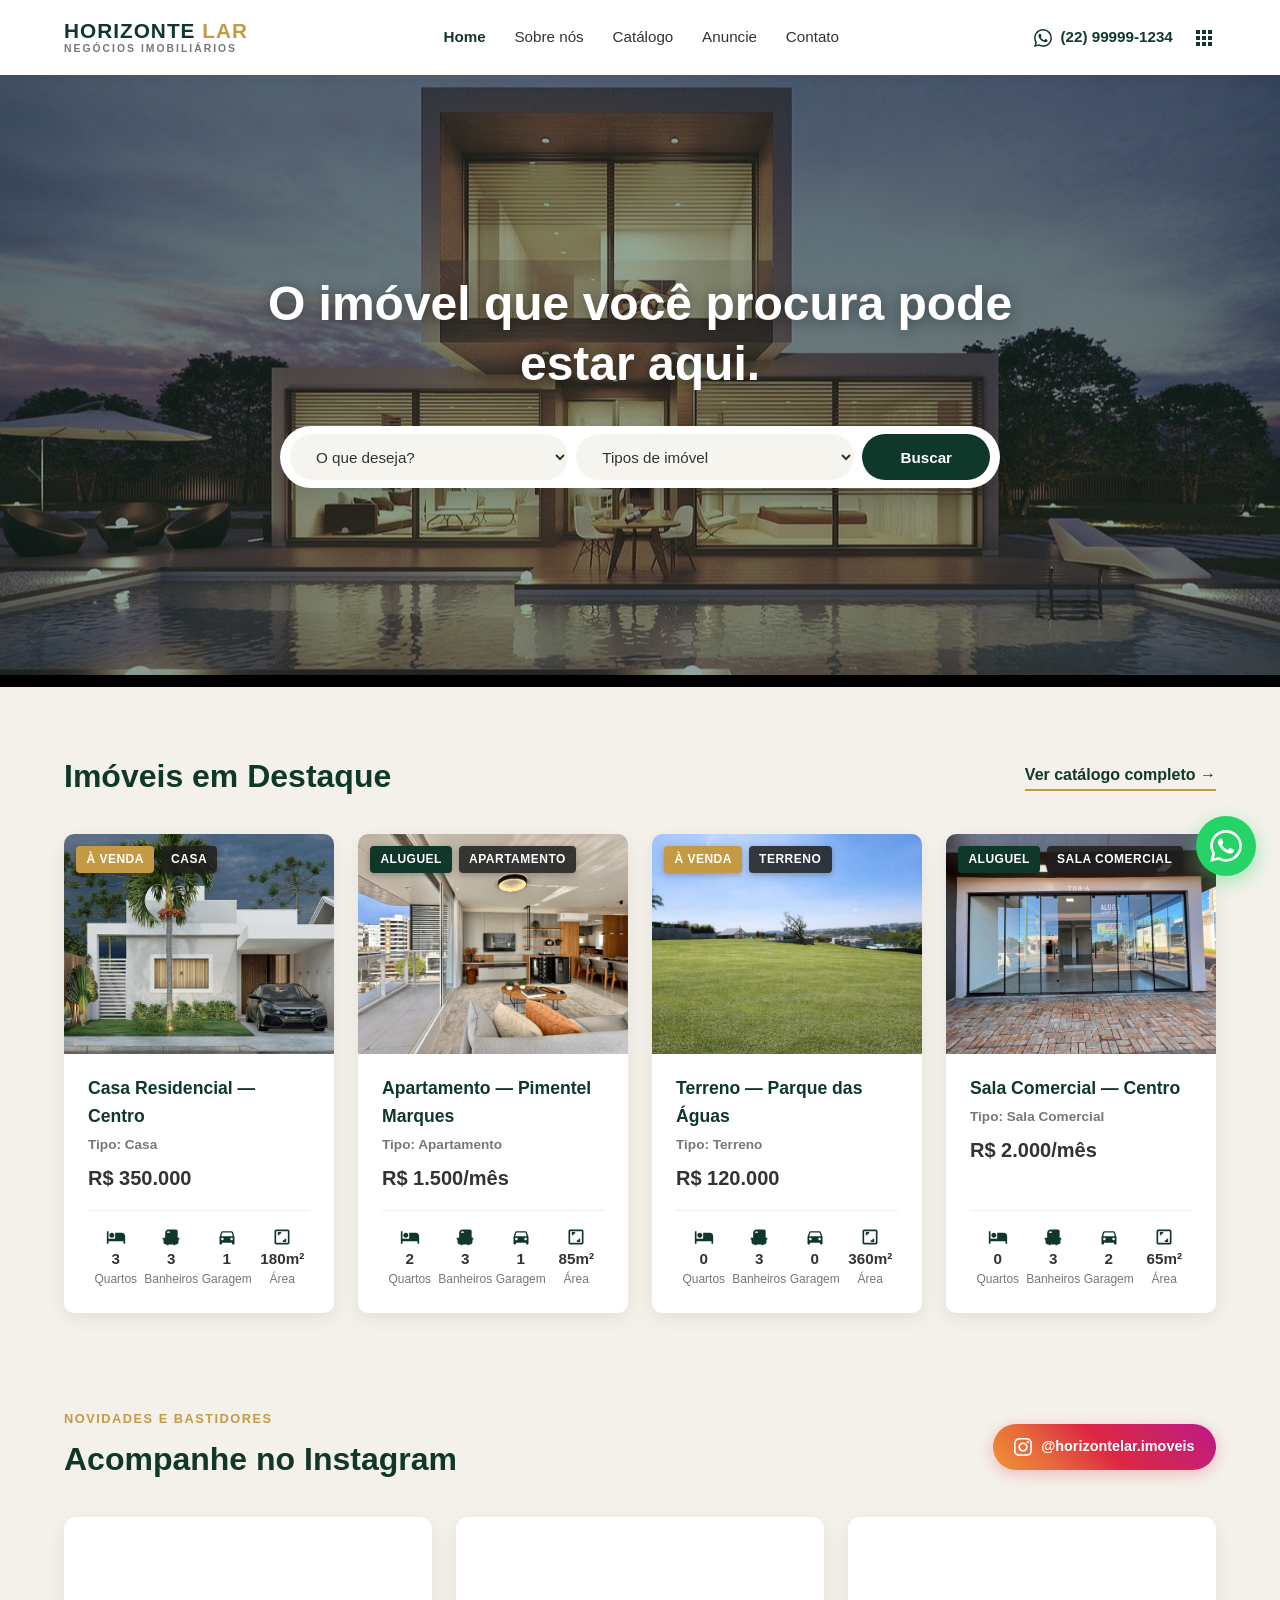
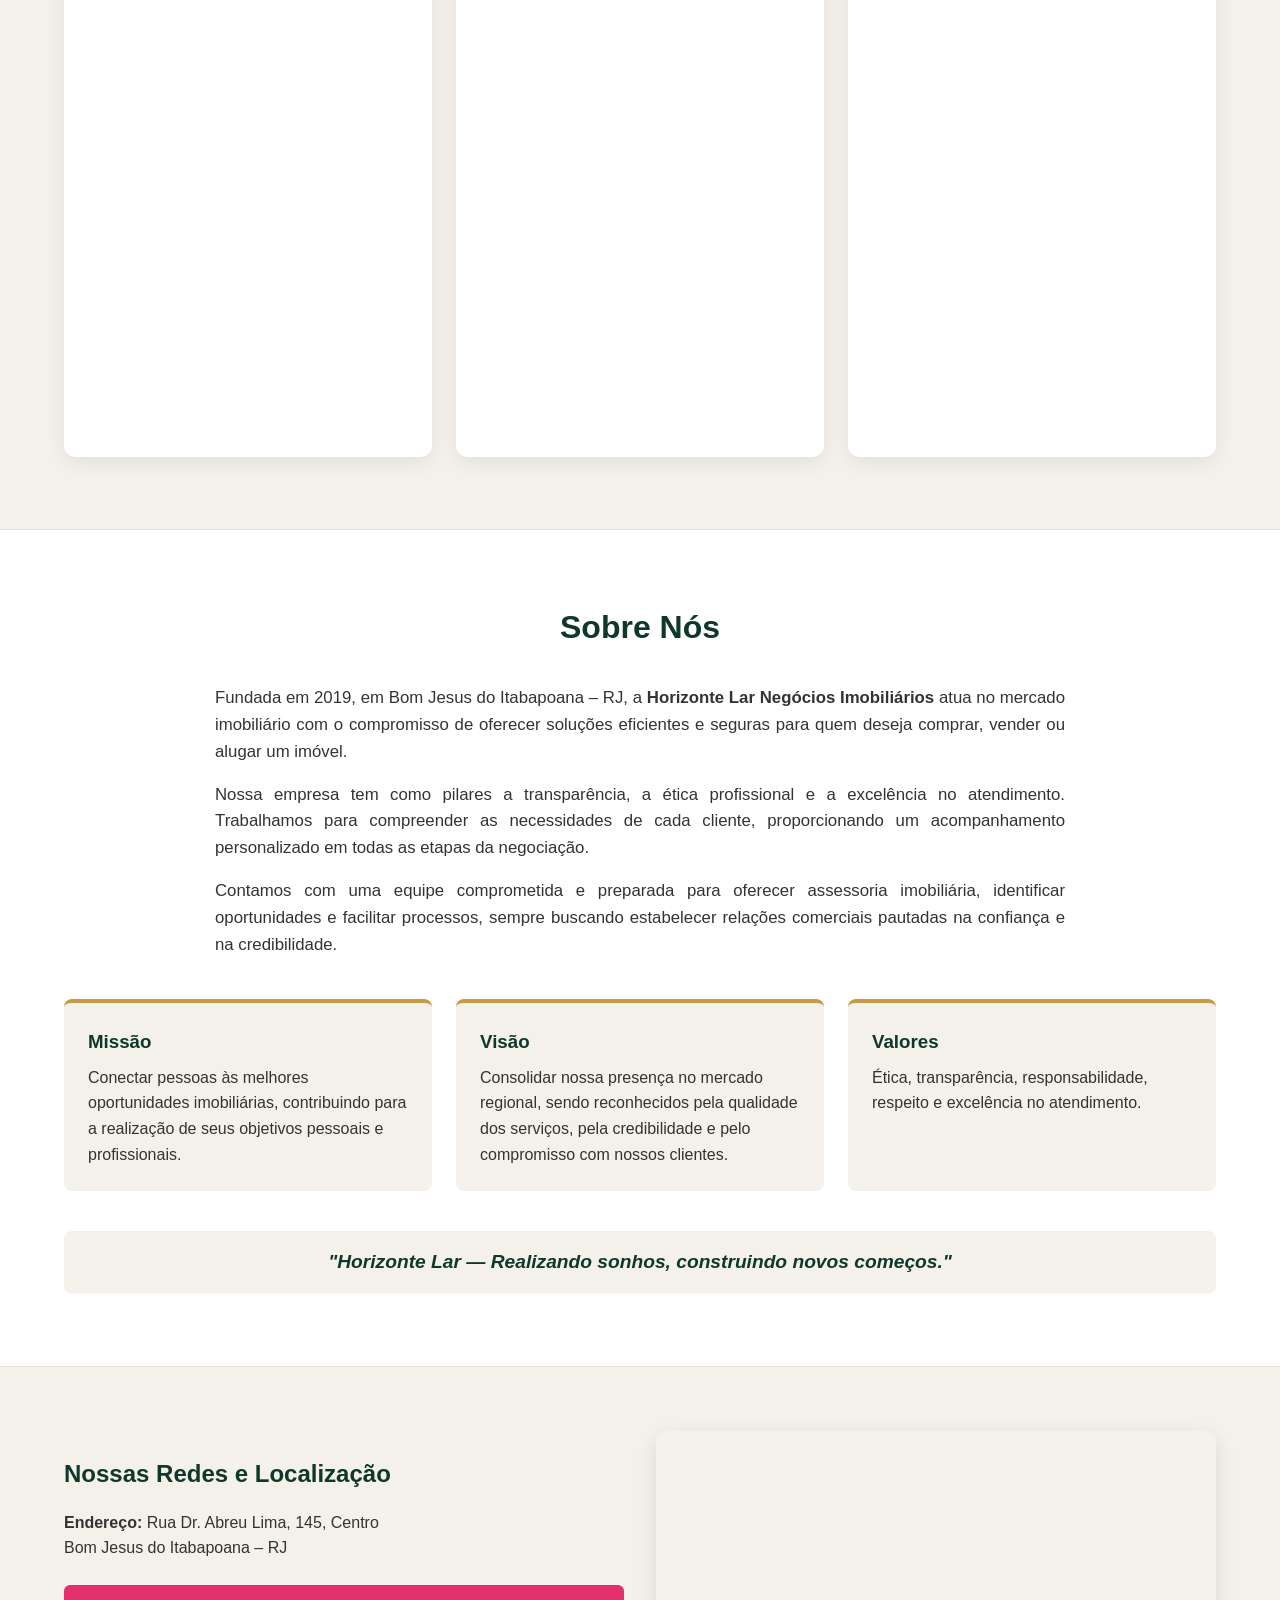
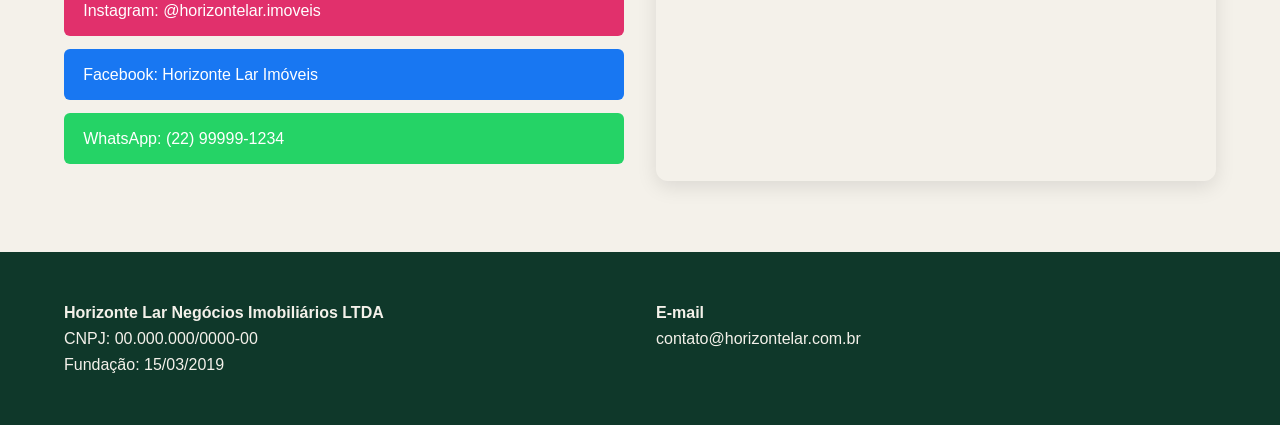
==== index.html @ 4d89305b "Add files via upload" ====
<!DOCTYPE html>
<html lang="pt-BR">
<head>
    <meta charset="UTF-8">
    <meta name="viewport" content="width=device-width, initial-scale=1.0">
    <title>Horizonte Lar | Negócios Imobiliários</title>
    <link rel="stylesheet" href="css/style.css">
</head>
<body id="top">

    <!-- CABEÇALHO -->
    <header class="navbar">
        <div class="container nav-container">
            <a href="index.html" class="logo">
                <h1>HORIZONTE <span>LAR</span></h1>
                <small>NEGÓCIOS IMOBILIÁRIOS</small>
            </a>

            <nav class="nav-links" id="nav-links">
                <a href="index.html" class="active">Home</a>
                <a href="index.html#sobre">Sobre nós</a>
                <a href="catalogo.html">Catálogo</a>
                <a href="anuncio.html">Anuncie</a>
                <a href="index.html#contato">Contato</a>
            </nav>

            <div class="nav-right">
                <a href="https://wa.me/5522999991234" class="nav-phone" target="_blank">
                    <svg viewBox="0 0 24 24" width="18" height="18" fill="currentColor"><path d="M17.472 14.382c-.297-.149-1.758-.867-2.03-.967-.273-.099-.471-.148-.67.15-.197.297-.767.966-.94 1.164-.173.199-.347.223-.644.075-.297-.15-1.255-.463-2.39-1.475-.883-.788-1.48-1.761-1.653-2.059-.173-.297-.018-.458.13-.606.134-.133.298-.347.446-.52.149-.174.198-.298.298-.497.099-.198.05-.371-.025-.52-.075-.149-.669-1.612-.916-2.207-.242-.579-.487-.5-.669-.51a12.8 12.8 0 0 0-.57-.01c-.198 0-.52.074-.792.372-.272.297-1.04 1.016-1.04 2.479 0 1.462 1.064 2.875 1.213 3.074.149.198 2.096 3.2 5.077 4.487.709.306 1.262.489 1.694.625.712.227 1.36.195 1.871.118.571-.085 1.758-.719 2.006-1.413.248-.694.248-1.289.173-1.413-.074-.124-.272-.198-.57-.347m-5.421 7.403h-.004a9.87 9.87 0 0 1-5.031-1.378l-.361-.214-3.741.982.998-3.648-.235-.374a9.86 9.86 0 0 1-1.51-5.26c.001-5.45 4.436-9.884 9.888-9.884 2.64 0 5.122 1.03 6.988 2.898a9.82 9.82 0 0 1 2.893 6.994c-.003 5.45-4.437 9.884-9.885 9.884m8.413-18.297A11.815 11.815 0 0 0 12.05 0C5.495 0 .16 5.335.157 11.892c0 2.096.547 4.142 1.588 5.945L.057 24l6.305-1.654a11.882 11.882 0 0 0 5.683 1.448h.005c6.554 0 11.89-5.335 11.893-11.893a11.821 11.821 0 0 0-3.48-8.413z"/></svg>
                    <span>(22) 99999-1234</span>
                </a>
                <button class="menu-btn" id="menu-btn" aria-label="Abrir menu">
                    <svg viewBox="0 0 24 24" width="24" height="24" fill="var(--verde-escuro)"><path d="M4 8h4V4H4v4zm6 12h4v-4h-4v4zm-6 0h4v-4H4v4zm0-6h4v-4H4v4zm6 0h4v-4h-4v4zm6-10v4h4V4h-4zm-6 4h4V4h-4v4zm6 6h4v-4h-4v4zm0 6h4v-4h-4v4z"/></svg>
                </button>
            </div>
        </div>
    </header>

    <!-- HERO SECTION COM MENU DE OPÇÕES ARREDONDADO -->
    <section class="hero">
        <div class="hero-bg"></div>
        <div class="container hero-content">
            <h2>O imóvel que você procura pode estar aqui.</h2>

            <form action="catalogo.html" method="GET" class="filter-pill-bar">
                <div class="filter-field">
                    <select name="finalidade" aria-label="O que deseja?">
                        <option value="">O que deseja?</option>
                        <option value="aluguel">Aluguel</option>
                        <option value="venda">Venda</option>
                    </select>
                </div>

                <div class="filter-field">
                    <select name="tipo" aria-label="Tipos de imóvel">
                        <option value="">Tipos de imóvel</option>
                        <option value="casa">Casa</option>
                        <option value="apartamento">Apartamento</option>
                        <option value="terreno">Terreno</option>
                        <option value="sala comercial">Sala Comercial</option>
                    </select>
                </div>

                <button type="submit" class="btn-buscar-pill">Buscar</button>
            </form>
        </div>
    </section>

    <!-- WHATSAPP FLUTUANTE -->
    <a href="https://wa.me/5522999991234" class="whatsapp-float" target="_blank" aria-label="Falar no WhatsApp">
        <svg viewBox="0 0 24 24" width="32" height="32" fill="#ffffff"><path d="M17.472 14.382c-.297-.149-1.758-.867-2.03-.967-.273-.099-.471-.148-.67.15-.197.297-.767.966-.94 1.164-.173.199-.347.223-.644.075-.297-.15-1.255-.463-2.39-1.475-.883-.788-1.48-1.761-1.653-2.059-.173-.297-.018-.458.13-.606.134-.133.298-.347.446-.52.149-.174.198-.298.298-.497.099-.198.05-.371-.025-.52-.075-.149-.669-1.612-.916-2.207-.242-.579-.487-.5-.669-.51a12.8 12.8 0 0 0-.57-.01c-.198 0-.52.074-.792.372-.272.297-1.04 1.016-1.04 2.479 0 1.462 1.064 2.875 1.213 3.074.149.198 2.096 3.2 5.077 4.487.709.306 1.262.489 1.694.625.712.227 1.36.195 1.871.118.571-.085 1.758-.719 2.006-1.413.248-.694.248-1.289.173-1.413-.074-.124-.272-.198-.57-.347m-5.421 7.403h-.004a9.87 9.87 0 0 1-5.031-1.378l-.361-.214-3.741.982.998-3.648-.235-.374a9.86 9.86 0 0 1-1.51-5.26c.001-5.45 4.436-9.884 9.888-9.884 2.64 0 5.122 1.03 6.988 2.898a9.82 9.82 0 0 1 2.893 6.994c-.003 5.45-4.437 9.884-9.885 9.884m8.413-18.297A11.815 11.815 0 0 0 12.05 0C5.495 0 .16 5.335.157 11.892c0 2.096.547 4.142 1.588 5.945L.057 24l6.305-1.654a11.882 11.882 0 0 0 5.683 1.448h.005c6.554 0 11.89-5.335 11.893-11.893a11.821 11.821 0 0 0-3.48-8.413z"/></svg>
    </a>

    <!-- MAIN -->
    <main>
        <!-- VITRINE DE IMÓVEIS -->
        <section class="catalogo fade-in" id="imoveis">
            <div class="container">
                <div class="section-top">
                    <h2>Imóveis em Destaque</h2>
                    <a href="catalogo.html" class="ver-todos">Ver catálogo completo →</a>
                </div>

                <div class="grid-imoveis">
                    
                    <!-- Card 1 -->
                    <article class="card-imovel">
                        <div class="img-wrapper">
                            <img src="imagens/1.jpg" alt="Casa Residencial" class="img-imovel" loading="lazy">
                            <div class="img-tags">
                                <span class="tag venda">À Venda</span>
                                <span class="tag tipo">Casa</span>
                            </div>
                        </div>
                        <div class="info">
                            <h3>Casa Residencial — Centro</h3>
                            <p class="tipo-texto">Tipo: Casa</p>
                            <p class="preco">R$ 350.000</p>
                            <div class="specs-icons">
                                <div class="spec-item">
                                    <svg viewBox="0 0 24 24" width="20" height="20" fill="currentColor"><path d="M7 13c1.66 0 3-1.34 3-3S8.66 7 7 7s-3 1.34-3 3 1.34 3 3 3zm12-6h-8v7H3V5H1v15h2v-3h18v3h2v-9c0-2.21-1.79-4-4-4z"/></svg>
                                    <strong>3</strong>
                                    <span>Quartos</span>
                                </div>
                                <div class="spec-item">
                                    <svg viewBox="0 0 24 24" width="20" height="20" fill="currentColor"><path d="M7 7c0-1.1.9-2 2-2s2 .9 2 2H7zm13 6V5c0-1.1-.9-2-2-2H9C6.79 3 5 4.79 5 7v6H2v2h1v3c0 1.66 1.34 3 3 3h1v1h2v-1h6v1h2v-1h1c1.66 0 3-1.34 3-3v-3h1v-2h-2z"/></svg>
                                    <strong>3</strong>
                                    <span>Banheiros</span>
                                </div>
                                <div class="spec-item">
                                    <svg viewBox="0 0 24 24" width="20" height="20" fill="currentColor"><path d="M18.92 6.01C18.72 5.42 18.16 5 17.5 5h-11c-.66 0-1.21.42-1.42 1.01L3 12v8c0 .55.45 1 1 1h1c.55 0 1-.45 1-1v-1h12v1c0 .55.45 1 1 1h1c.55 0 1-.45 1-1v-8l-2.08-5.99zM6.5 16c-.83 0-1.5-.67-1.5-1.5S5.67 13 6.5 13s1.5.67 1.5 1.5S7.33 16 6.5 16zm11 0c-.83 0-1.5-.67-1.5-1.5s.67-1.5 1.5-1.5 1.5.67 1.5 1.5-.67 1.5-1.5 1.5zM5 11l1.5-4.5h11L19 11H5z"/></svg>
                                    <strong>1</strong>
                                    <span>Garagem</span>
                                </div>
                                <div class="spec-item">
                                    <svg viewBox="0 0 24 24" width="20" height="20" fill="currentColor"><path d="M19 3H5c-1.1 0-2 .9-2 2v14c0 1.1.9 2 2 2h14c1.1 0 2-.9 2-2V5c0-1.1-.9-2-2-2zm0 16H5V5h14v14zM7 10h2V8h2V6H7v4zm10 4h-2v2h-2v2h4v-4z"/></svg>
                                    <strong>180m²</strong>
                                    <span>Área</span>
                                </div>
                            </div>
                        </div>
                    </article>

                    <!-- Card 2 -->
                    <article class="card-imovel">
                        <div class="img-wrapper">
                            <img src="imagens/2.jpg" alt="Apartamento" class="img-imovel" loading="lazy">
                            <div class="img-tags">
                                <span class="tag aluguel">Aluguel</span>
                                <span class="tag tipo">Apartamento</span>
                            </div>
                        </div>
                        <div class="info">
                            <h3>Apartamento — Pimentel Marques</h3>
                            <p class="tipo-texto">Tipo: Apartamento</p>
                            <p class="preco">R$ 1.500/mês</p>
                            <div class="specs-icons">
                                <div class="spec-item">
                                    <svg viewBox="0 0 24 24" width="20" height="20" fill="currentColor"><path d="M7 13c1.66 0 3-1.34 3-3S8.66 7 7 7s-3 1.34-3 3 1.34 3 3 3zm12-6h-8v7H3V5H1v15h2v-3h18v3h2v-9c0-2.21-1.79-4-4-4z"/></svg>
                                    <strong>2</strong>
                                    <span>Quartos</span>
                                </div>
                                <div class="spec-item">
                                    <svg viewBox="0 0 24 24" width="20" height="20" fill="currentColor"><path d="M7 7c0-1.1.9-2 2-2s2 .9 2 2H7zm13 6V5c0-1.1-.9-2-2-2H9C6.79 3 5 4.79 5 7v6H2v2h1v3c0 1.66 1.34 3 3 3h1v1h2v-1h6v1h2v-1h1c1.66 0 3-1.34 3-3v-3h1v-2h-2z"/></svg>
                                    <strong>3</strong>
                                    <span>Banheiros</span>
                                </div>
                                <div class="spec-item">
                                    <svg viewBox="0 0 24 24" width="20" height="20" fill="currentColor"><path d="M18.92 6.01C18.72 5.42 18.16 5 17.5 5h-11c-.66 0-1.21.42-1.42 1.01L3 12v8c0 .55.45 1 1 1h1c.55 0 1-.45 1-1v-1h12v1c0 .55.45 1 1 1h1c.55 0 1-.45 1-1v-8l-2.08-5.99zM6.5 16c-.83 0-1.5-.67-1.5-1.5S5.67 13 6.5 13s1.5.67 1.5 1.5S7.33 16 6.5 16zm11 0c-.83 0-1.5-.67-1.5-1.5s.67-1.5 1.5-1.5 1.5.67 1.5 1.5-.67 1.5-1.5 1.5zM5 11l1.5-4.5h11L19 11H5z"/></svg>
                                    <strong>1</strong>
                                    <span>Garagem</span>
                                </div>
                                <div class="spec-item">
                                    <svg viewBox="0 0 24 24" width="20" height="20" fill="currentColor"><path d="M19 3H5c-1.1 0-2 .9-2 2v14c0 1.1.9 2 2 2h14c1.1 0 2-.9 2-2V5c0-1.1-.9-2-2-2zm0 16H5V5h14v14zM7 10h2V8h2V6H7v4zm10 4h-2v2h-2v2h4v-4z"/></svg>
                                    <strong>85m²</strong>
                                    <span>Área</span>
                                </div>
                            </div>
                        </div>
                    </article>

                    <!-- Card 3 -->
                    <article class="card-imovel">
                        <div class="img-wrapper">
                            <img src="imagens/3.jpg" alt="Terreno" class="img-imovel" loading="lazy">
                            <div class="img-tags">
                                <span class="tag venda">À Venda</span>
                                <span class="tag tipo">Terreno</span>
                            </div>
                        </div>
                        <div class="info">
                            <h3>Terreno — Parque das Águas</h3>
                            <p class="tipo-texto">Tipo: Terreno</p>
                            <p class="preco">R$ 120.000</p>
                            <div class="specs-icons">
                                <div class="spec-item">
                                    <svg viewBox="0 0 24 24" width="20" height="20" fill="currentColor"><path d="M7 13c1.66 0 3-1.34 3-3S8.66 7 7 7s-3 1.34-3 3 1.34 3 3 3zm12-6h-8v7H3V5H1v15h2v-3h18v3h2v-9c0-2.21-1.79-4-4-4z"/></svg>
                                    <strong>0</strong>
                                    <span>Quartos</span>
                                </div>
                                <div class="spec-item">
                                    <svg viewBox="0 0 24 24" width="20" height="20" fill="currentColor"><path d="M7 7c0-1.1.9-2 2-2s2 .9 2 2H7zm13 6V5c0-1.1-.9-2-2-2H9C6.79 3 5 4.79 5 7v6H2v2h1v3c0 1.66 1.34 3 3 3h1v1h2v-1h6v1h2v-1h1c1.66 0 3-1.34 3-3v-3h1v-2h-2z"/></svg>
                                    <strong>3</strong>
                                    <span>Banheiros</span>
                                </div>
                                <div class="spec-item">
                                    <svg viewBox="0 0 24 24" width="20" height="20" fill="currentColor"><path d="M18.92 6.01C18.72 5.42 18.16 5 17.5 5h-11c-.66 0-1.21.42-1.42 1.01L3 12v8c0 .55.45 1 1 1h1c.55 0 1-.45 1-1v-1h12v1c0 .55.45 1 1 1h1c.55 0 1-.45 1-1v-8l-2.08-5.99zM6.5 16c-.83 0-1.5-.67-1.5-1.5S5.67 13 6.5 13s1.5.67 1.5 1.5S7.33 16 6.5 16zm11 0c-.83 0-1.5-.67-1.5-1.5s.67-1.5 1.5-1.5 1.5.67 1.5 1.5-.67 1.5-1.5 1.5zM5 11l1.5-4.5h11L19 11H5z"/></svg>
                                    <strong>0</strong>
                                    <span>Garagem</span>
                                </div>
                                <div class="spec-item">
                                    <svg viewBox="0 0 24 24" width="20" height="20" fill="currentColor"><path d="M19 3H5c-1.1 0-2 .9-2 2v14c0 1.1.9 2 2 2h14c1.1 0 2-.9 2-2V5c0-1.1-.9-2-2-2zm0 16H5V5h14v14zM7 10h2V8h2V6H7v4zm10 4h-2v2h-2v2h4v-4z"/></svg>
                                    <strong>360m²</strong>
                                    <span>Área</span>
                                </div>
                            </div>
                        </div>
                    </article>

                    <!-- Card 4 -->
                    <article class="card-imovel">
                        <div class="img-wrapper">
                            <img src="imagens/4.jpg" alt="Sala Comercial" class="img-imovel" loading="lazy">
                            <div class="img-tags">
                                <span class="tag aluguel">Aluguel</span>
                                <span class="tag tipo">Sala Comercial</span>
                            </div>
                        </div>
                        <div class="info">
                            <h3>Sala Comercial — Centro</h3>
                            <p class="tipo-texto">Tipo: Sala Comercial</p>
                            <p class="preco">R$ 2.000/mês</p>
                            <div class="specs-icons">
                                <div class="spec-item">
                                    <svg viewBox="0 0 24 24" width="20" height="20" fill="currentColor"><path d="M7 13c1.66 0 3-1.34 3-3S8.66 7 7 7s-3 1.34-3 3 1.34 3 3 3zm12-6h-8v7H3V5H1v15h2v-3h18v3h2v-9c0-2.21-1.79-4-4-4z"/></svg>
                                    <strong>0</strong>
                                    <span>Quartos</span>
                                </div>
                                <div class="spec-item">
                                    <svg viewBox="0 0 24 24" width="20" height="20" fill="currentColor"><path d="M7 7c0-1.1.9-2 2-2s2 .9 2 2H7zm13 6V5c0-1.1-.9-2-2-2H9C6.79 3 5 4.79 5 7v6H2v2h1v3c0 1.66 1.34 3 3 3h1v1h2v-1h6v1h2v-1h1c1.66 0 3-1.34 3-3v-3h1v-2h-2z"/></svg>
                                    <strong>3</strong>
                                    <span>Banheiros</span>
                                </div>
                                <div class="spec-item">
                                    <svg viewBox="0 0 24 24" width="20" height="20" fill="currentColor"><path d="M18.92 6.01C18.72 5.42 18.16 5 17.5 5h-11c-.66 0-1.21.42-1.42 1.01L3 12v8c0 .55.45 1 1 1h1c.55 0 1-.45 1-1v-1h12v1c0 .55.45 1 1 1h1c.55 0 1-.45 1-1v-8l-2.08-5.99zM6.5 16c-.83 0-1.5-.67-1.5-1.5S5.67 13 6.5 13s1.5.67 1.5 1.5S7.33 16 6.5 16zm11 0c-.83 0-1.5-.67-1.5-1.5s.67-1.5 1.5-1.5 1.5.67 1.5 1.5-.67 1.5-1.5 1.5zM5 11l1.5-4.5h11L19 11H5z"/></svg>
                                    <strong>2</strong>
                                    <span>Garagem</span>
                                </div>
                                <div class="spec-item">
                                    <svg viewBox="0 0 24 24" width="20" height="20" fill="currentColor"><path d="M19 3H5c-1.1 0-2 .9-2 2v14c0 1.1.9 2 2 2h14c1.1 0 2-.9 2-2V5c0-1.1-.9-2-2-2zm0 16H5V5h14v14zM7 10h2V8h2V6H7v4zm10 4h-2v2h-2v2h4v-4z"/></svg>
                                    <strong>65m²</strong>
                                    <span>Área</span>
                                </div>
                            </div>
                        </div>
                    </article>

                </div>
            </div>
        </section>

        <!-- REDES SOCIAIS / INSTAGRAM REELS -->
        <section class="social-feed-section fade-in" id="redes-sociais">
            <div class="container">
                <div class="section-top">
                    <div>
                        <span class="subtitulo-secao">Novidades e Bastidores</span>
                        <h2>Acompanhe no Instagram</h2>
                    </div>
                    <a href="https://www.instagram.com/" target="_blank" class="btn-insta-seguir">
                        <svg viewBox="0 0 24 24" width="18" height="18" fill="currentColor"><path d="M12 2.163c3.204 0 3.584.012 4.85.07 3.252.148 4.771 1.691 4.919 4.919.058 1.265.069 1.645.069 4.849 0 3.205-.012 3.584-.069 4.849-.149 3.225-1.664 4.771-4.919 4.919-1.266.058-1.644.07-4.85.07-3.204 0-3.584-.012-4.849-.07-3.26-.149-4.771-1.699-4.919-4.92-.058-1.265-.07-1.644-.07-4.849 0-3.204.013-3.583.07-4.849.149-3.227 1.664-4.771 4.919-4.919 1.266-.057 1.645-.069 4.849-.069zm0-2.163c-3.259 0-3.667.014-4.947.072-4.358.2-6.78 2.618-6.98 6.98-.059 1.281-.073 1.689-.073 4.948 0 3.259.014 3.668.072 4.948.2 4.358 2.618 6.78 6.98 6.98 1.281.058 1.689.072 4.948.072 3.259 0 3.668-.014 4.948-.072 4.354-.2 6.782-2.618 6.979-6.98.059-1.28.073-1.689.073-4.948 0-3.259-.014-3.667-.072-4.947-.196-4.354-2.617-6.78-6.979-6.98-1.281-.059-1.69-.073-4.949-.073zm0 5.838c-3.403 0-6.162 2.759-6.162 6.162s2.759 6.163 6.162 6.163 6.162-2.759 6.162-6.163c0-3.403-2.759-6.162-6.162-6.162zm0 10.162c-2.209 0-4-1.79-4-4 0-2.209 1.791-4 4-4s4 1.791 4 4c0 2.21-1.791 4-4 4zm6.406-11.845c-.796 0-1.441.645-1.441 1.44s.645 1.44 1.441 1.44c.795 0 1.439-.645 1.439-1.44s-.644-1.44-1.439-1.44z"/></svg>
                        <span>@horizontelar.imoveis</span>
                    </a>
                </div>

                <div class="insta-grid">
                    <!-- 1° Post -->
                    <div class="insta-card">
                        <iframe src="https://www.instagram.com/reel/De-1pcGy_Kp/embed/" frameborder="0" scrolling="no" allowtransparency="true" allow="encrypted-media" loading="lazy"></iframe>
                    </div>

                    <!-- 2° Post -->
                    <div class="insta-card">
                        <iframe src="https://www.instagram.com/reel/De5moC2ynTJ/embed/" frameborder="0" scrolling="no" allowtransparency="true" allow="encrypted-media" loading="lazy"></iframe>
                    </div>

                    <!-- 3° Post -->
                    <div class="insta-card">
                        <iframe src="https://www.instagram.com/reel/Dex2GFuSgyB/embed/" frameborder="0" scrolling="no" allowtransparency="true" allow="encrypted-media" loading="lazy"></iframe>
                    </div>
                </div>
            </div>
        </section>

        <!-- SOBRE NÓS -->
        <section class="sobre-nos fade-in" id="sobre">
            <div class="container">
                <h2>Sobre Nós</h2>
                <div class="sobre-texto">
                    <p>Fundada em 2019, em Bom Jesus do Itabapoana – RJ, a <strong>Horizonte Lar Negócios Imobiliários</strong> atua no mercado imobiliário com o compromisso de oferecer soluções eficientes e seguras para quem deseja comprar, vender ou alugar um imóvel.</p>
                    <p>Nossa empresa tem como pilares a transparência, a ética profissional e a excelência no atendimento. Trabalhamos para compreender as necessidades de cada cliente, proporcionando um acompanhamento personalizado em todas as etapas da negociação.</p>
                    <p>Contamos com uma equipe comprometida e preparada para oferecer assessoria imobiliária, identificar oportunidades e facilitar processos, sempre buscando estabelecer relações comerciais pautadas na confiança e na credibilidade.</p>
                </div>

                <div class="pilares-grid">
                    <div class="pilar-card">
                        <h3>Missão</h3>
                        <p>Conectar pessoas às melhores oportunidades imobiliárias, contribuindo para a realização de seus objetivos pessoais e profissionais.</p>
                    </div>
                    <div class="pilar-card">
                        <h3>Visão</h3>
                        <p>Consolidar nossa presença no mercado regional, sendo reconhecidos pela qualidade dos serviços, pela credibilidade e pelo compromisso com nossos clientes.</p>
                    </div>
                    <div class="pilar-card">
                        <h3>Valores</h3>
                        <p>Ética, transparência, responsabilidade, respeito e excelência no atendimento.</p>
                    </div>
                </div>

                <blockquote class="slogan">
                    "Horizonte Lar — Realizando sonhos, construindo novos começos."
                </blockquote>
            </div>
        </section>

        <!-- REDES SOCIAIS E MAPA -->
        <section class="contato-mapa fade-in" id="contato">
            <div class="container map-container">
                <div class="info-contato">
                    <h2>Nossas Redes e Localização</h2>
                    <p><strong>Endereço:</strong> Rua Dr. Abreu Lima, 145, Centro<br>Bom Jesus do Itabapoana – RJ</p>
                    <div class="redes-sociais">
                        <a href="#" class="social-btn instagram">Instagram: @horizontelar.imoveis</a>
                        <a href="#" class="social-btn facebook">Facebook: Horizonte Lar Imóveis</a>
                        <a href="https://wa.me/5522999991234" class="social-btn whatsapp">WhatsApp: (22) 99999-1234</a>
                    </div>
                </div>
                <div class="mapa-iframe">
                    <iframe src="https://www.google.com/maps/embed?pb=!1m18!1m12!1m3!1d117565.41926615563!2d-41.74868019053359!3d-21.13524670679632!2m3!1f0!2f0!3f0!3m2!1i1024!2i768!4f13.1!3m3!1m2!1s0xb17bd5b8fbaeb7%3A0xc368a52924dc5c41!2sBom%20Jesus%20do%20Itabapoana%2C%20RJ!5e0!3m2!1spt-BR!2sbr!4v1700000000000!5m2!1spt-BR!2sbr" width="100%" height="350" style="border:0;" allowfullscreen="" loading="lazy" referrerpolicy="no-referrer-when-downgrade"></iframe>
                </div>
            </div>
        </section>
    </main>

    <!-- RODAPÉ -->
    <footer>
        <div class="container footer-grid">
            <div>
                <h4>Horizonte Lar Negócios Imobiliários LTDA</h4>
                <p>CNPJ: 00.000.000/0000-00</p>
                <p>Fundação: 15/03/2019</p>
            </div>
            <div>
                <h4>E-mail</h4>
                <p>contato@horizontelar.com.br</p>
            </div>
        </div>
    </footer>

    <script src="js/main.js"></script>
</body>
</html>
---- css/style.css ----
:root {
    --verde-escuro: #0f382a;
    --dourado: #c49a45;
    --bege: #f4f1ea;
    --grafite: #333333;
    --branco: #ffffff;
    --shadow: 0 10px 30px rgba(0,0,0,0.12);
}

html {
    scroll-behavior: smooth;
}

* {
    margin: 0;
    padding: 0;
    box-sizing: border-box;
    font-family: 'Segoe UI', Roboto, Helvetica, Arial, sans-serif;
}

body {
    background-color: #000;
    color: var(--grafite);
    line-height: 1.6;
}

body.pagina-interna {
    background-color: var(--bege);
}

main {
    background-color: var(--bege);
    position: relative;
    z-index: 2;
}

.container {
    max-width: 1200px;
    margin: 0 auto;
    padding: 0 1.5rem;
}

/* CABEÇALHO */
.navbar {
    background-color: var(--branco);
    position: sticky;
    top: 0;
    z-index: 100;
    box-shadow: 0 2px 12px rgba(0,0,0,0.06);
}

.nav-container {
    display: flex;
    justify-content: space-between;
    align-items: center;
    height: 75px;
}

.logo {
    text-decoration: none;
    display: flex;
    flex-direction: column;
    line-height: 1.1;
}

.logo h1 {
    font-size: 1.3rem;
    color: var(--verde-escuro);
    letter-spacing: 1px;
}

.logo span {
    color: var(--dourado);
}

.logo small {
    font-size: 0.65rem;
    letter-spacing: 2px;
    color: #777;
    font-weight: 600;
}

.nav-links {
    display: flex;
    gap: 1.8rem;
}

.nav-links a {
    text-decoration: none;
    color: var(--grafite);
    font-weight: 500;
    font-size: 0.95rem;
    transition: color 0.2s;
}

.nav-links a:hover,
.nav-links a.active {
    color: var(--verde-escuro);
    font-weight: 700;
}

.nav-right {
    display: flex;
    align-items: center;
    gap: 1.2rem;
}

.nav-phone {
    display: flex;
    align-items: center;
    gap: 0.5rem;
    text-decoration: none;
    color: var(--verde-escuro);
    font-weight: 600;
    font-size: 0.95rem;
}

.nav-phone:hover {
    color: var(--dourado);
}

.menu-btn {
    background: none;
    border: none;
    cursor: pointer;
    display: flex;
    align-items: center;
}

@media (max-width: 860px) {
    .nav-links {
        display: none;
        position: absolute;
        top: 75px;
        left: 0;
        width: 100%;
        background-color: var(--branco);
        flex-direction: column;
        padding: 1.5rem;
        gap: 1rem;
        box-shadow: 0 10px 20px rgba(0,0,0,0.1);
        border-top: 1px solid #eee;
    }

    .nav-links.aberto {
        display: flex;
    }

    .nav-phone span {
        display: none;
    }
}

/* HERO E PARALLAX */
.hero {
    min-height: 68vh;
    position: relative;
    display: flex;
    justify-content: center;
    align-items: center;
    text-align: center;
    padding: 3rem 1.5rem;
    z-index: 1;
}

.hero-catalogo {
    min-height: 55vh;
}

.hero-bg {
    position: fixed;
    top: 0;
    left: 0;
    width: 100%;
    height: 75vh;
    background-image: linear-gradient(rgba(15, 56, 42, 0.45), rgba(15, 56, 42, 0.45)), url('../imagens/principal.jpg');
    background-size: cover;
    background-position: center;
    z-index: -1;
    will-change: opacity;
}

.hero-bg-catalogo {
    height: 62vh;
    background-image: linear-gradient(rgba(15, 56, 42, 0.45), rgba(15, 56, 42, 0.45)), url('../imagens/catalogo.jpg');
}

.hero-content {
    width: 100%;
    display: flex;
    flex-direction: column;
    align-items: center;
    gap: 2rem;
}

.hero-content h2 {
    color: var(--branco);
    font-size: clamp(1.8rem, 4vw, 3rem);
    max-width: 750px;
    text-shadow: 0 2px 15px rgba(0,0,0,0.45);
    line-height: 1.25;
}

/* MENU DE OPÇÕES EM PÍLULA SOBRE A IMAGEM */
.filter-pill-bar {
    display: flex;
    align-items: center;
    background-color: var(--branco);
    border-radius: 50px;
    padding: 0.5rem 0.6rem;
    box-shadow: 0 12px 35px rgba(0,0,0,0.22);
    width: 100%;
    max-width: 720px;
    gap: 0.5rem;
}

.filter-field {
    flex: 1;
    position: relative;
}

.filter-field select {
    width: 100%;
    border: none;
    outline: none;
    box-shadow: none;
    background-color: #f6f4ef;
    border-radius: 50px;
    font-size: 0.95rem;
    font-weight: 500;
    color: var(--grafite);
    padding: 0.85rem 1.4rem;
    cursor: pointer;
    transition: background-color 0.2s;
}

.filter-field select:hover,
.filter-field select:focus {
    background-color: #ece8de;
    outline: none;
}

.btn-buscar-pill {
    background-color: var(--verde-escuro);
    color: var(--branco);
    border: none;
    border-radius: 50px;
    padding: 0.9rem 2.4rem;
    font-size: 0.95rem;
    font-weight: 700;
    cursor: pointer;
    transition: background-color 0.2s;
    flex-shrink: 0;
}

.btn-buscar-pill:hover {
    background-color: var(--dourado);
}

@media (max-width: 680px) {
    .filter-pill-bar {
        flex-direction: column;
        border-radius: 24px;
        padding: 1rem;
        gap: 0.75rem;
    }

    .filter-field {
        width: 100%;
    }

    .btn-buscar-pill {
        width: 100%;
    }
}

.mensagem-vazia {
    text-align: center;
    padding: 2rem;
    background-color: var(--branco);
    border-radius: 8px;
    color: #666;
    font-weight: 600;
    margin-bottom: 1.5rem;
}

/* WHATSAPP FLUTUANTE */
.whatsapp-float {
    position: fixed;
    right: 1.5rem;
    bottom: 1.5rem;
    width: 60px;
    height: 60px;
    background-color: #25D366;
    border-radius: 50%;
    display: flex;
    justify-content: center;
    align-items: center;
    box-shadow: 0 6px 20px rgba(37, 211, 102, 0.4);
    z-index: 95;
    transition: transform 0.3s ease;
}

.whatsapp-float:hover {
    transform: scale(1.08);
}

/* CATÁLOGO E CARDS */
.catalogo {
    padding: 4rem 0 4.5rem;
}

.section-top {
    display: flex;
    justify-content: space-between;
    align-items: center;
    margin-bottom: 2rem;
    flex-wrap: wrap;
    gap: 1rem;
}

.catalogo h2 {
    color: var(--verde-escuro);
    font-size: 2rem;
}

.ver-todos {
    text-decoration: none;
    color: var(--verde-escuro);
    font-weight: 700;
    border-bottom: 2px solid var(--dourado);
    padding-bottom: 2px;
}

.grid-imoveis {
    display: grid;
    grid-template-columns: repeat(auto-fit, minmax(265px, 1fr));
    gap: 1.5rem;
}

.card-imovel {
    background: var(--branco);
    border-radius: 10px;
    overflow: hidden;
    box-shadow: 0 6px 20px rgba(0,0,0,0.07);
    transition: transform 0.3s;
    display: flex;
    flex-direction: column;
}

.card-imovel:hover {
    transform: translateY(-5px);
}

.img-wrapper {
    position: relative;
    width: 100%;
    height: 220px;
}

.img-imovel {
    width: 100%;
    height: 100%;
    object-fit: cover;
    display: block;
}

.img-tags {
    position: absolute;
    top: 12px;
    left: 12px;
    display: flex;
    gap: 0.4rem;
    flex-wrap: wrap;
}

.tag {
    font-size: 0.75rem;
    padding: 0.25rem 0.65rem;
    border-radius: 4px;
    color: var(--branco);
    font-weight: 700;
    text-transform: uppercase;
    letter-spacing: 0.5px;
    box-shadow: 0 2px 6px rgba(0,0,0,0.25);
}

.tag.venda { background-color: var(--dourado); }
.tag.aluguel { background-color: var(--verde-escuro); }
.tag.tipo { background-color: rgba(30, 30, 30, 0.85); }

.info {
    padding: 1.25rem 1.5rem 1.5rem;
    display: flex;
    flex-direction: column;
    flex: 1;
}

.info h3 {
    color: var(--verde-escuro);
    font-size: 1.1rem;
    margin-bottom: 0.2rem;
}

.tipo-texto {
    font-size: 0.85rem;
    color: #777;
    font-weight: 600;
    margin-bottom: 0.4rem;
}

.info .preco {
    font-weight: 700;
    font-size: 1.25rem;
    color: var(--grafite);
    margin-bottom: 1rem;
}

/* ÍCONES DE QUARTOS, BANHEIROS, GARAGEM E ÁREA */
.specs-icons {
    display: flex;
    justify-content: space-between;
    align-items: center;
    padding-top: 1rem;
    margin-top: auto;
    border-top: 1px solid #eeeeee;
    text-align: center;
}

.spec-item {
    display: flex;
    flex-direction: column;
    align-items: center;
    color: var(--verde-escuro);
    flex: 1;
}

.spec-item strong {
    font-size: 0.95rem;
    color: var(--grafite);
    margin-top: 0.25rem;
    line-height: 1.1;
}

.spec-item span {
    font-size: 0.75rem;
    color: #777;
    margin-top: 0.15rem;
}

/* SEÇÃO DE POSTS DO INSTAGRAM */
.social-feed-section {
    padding: 1.5rem 0 4.5rem;
}

.subtitulo-secao {
    display: block;
    font-size: 0.8rem;
    font-weight: 700;
    text-transform: uppercase;
    letter-spacing: 1.5px;
    color: var(--dourado);
    margin-bottom: 0.25rem;
}

.social-feed-section h2 {
    color: var(--verde-escuro);
    font-size: 2rem;
}

.btn-insta-seguir {
    display: inline-flex;
    align-items: center;
    gap: 0.55rem;
    background: linear-gradient(45deg, #f09433 0%, #e6683c 25%, #dc2743 50%, #cc2366 75%, #bc1888 100%);
    color: var(--branco);
    text-decoration: none;
    padding: 0.7rem 1.35rem;
    border-radius: 50px;
    font-weight: 600;
    font-size: 0.9rem;
    box-shadow: 0 4px 15px rgba(220, 39, 67, 0.28);
    transition: transform 0.2s, opacity 0.2s;
}

.btn-insta-seguir:hover {
    transform: translateY(-2px);
    opacity: 0.95;
}

.insta-grid {
    display: grid;
    grid-template-columns: repeat(3, 1fr);
    gap: 1.5rem;
    align-items: start;
}

.insta-card {
    background-color: var(--branco);
    border-radius: 12px;
    overflow: hidden;
    box-shadow: 0 6px 20px rgba(0,0,0,0.07);
    width: 100%;
    height: 540px;
}

.insta-card iframe {
    width: 100%;
    height: 100%;
    border: none;
    display: block;
}

@media (max-width: 960px) {
    .insta-grid {
        grid-template-columns: repeat(2, 1fr);
    }
}

@media (max-width: 640px) {
    .insta-grid {
        grid-template-columns: 1fr;
    }
}

/* PÁGINA ANUNCIE */
.anuncio-section {
    padding: 4rem 0;
}

.anuncio-header {
    text-align: center;
    max-width: 700px;
    margin: 0 auto 2.5rem;
}

.anuncio-header h2 {
    color: var(--verde-escuro);
    font-size: 2rem;
    margin-bottom: 0.75rem;
}

.form-anuncio {
    max-width: 800px;
    margin: 0 auto;
    background-color: var(--branco);
    padding: 2.5rem;
    border-radius: 12px;
    box-shadow: var(--shadow);
}

.form-grid {
    display: grid;
    grid-template-columns: 1fr 1fr;
    gap: 1.25rem;
    margin-bottom: 1.25rem;
}

@media (max-width: 650px) {
    .form-grid {
        grid-template-columns: 1fr;
    }
    .form-anuncio {
        padding: 1.5rem;
    }
}

.form-group {
    display: flex;
    flex-direction: column;
    gap: 0.4rem;
}

.form-group label {
    font-weight: 600;
    font-size: 0.9rem;
    color: var(--verde-escuro);
}

.form-group input,
.form-group select,
.form-group textarea {
    padding: 0.8rem 1rem;
    border: 1px solid #ccc;
    border-radius: 6px;
    font-size: 0.95rem;
    outline: none;
    transition: border-color 0.2s;
}

.form-group input:focus,
.form-group select:focus,
.form-group textarea:focus {
    border-color: var(--dourado);
}

.btn-enviar-anuncio {
    margin-top: 1.5rem;
    width: 100%;
    padding: 1rem;
    background-color: var(--verde-escuro);
    color: var(--branco);
    border: none;
    border-radius: 8px;
    font-size: 1rem;
    font-weight: 700;
    cursor: pointer;
    transition: background-color 0.2s;
}

.btn-enviar-anuncio:hover {
    background-color: var(--dourado);
}

/* SOBRE NÓS */
.sobre-nos {
    padding: 4.5rem 0;
    background-color: var(--branco);
    border-top: 1px solid #e5e0d5;
    border-bottom: 1px solid #e5e0d5;
}

.sobre-nos h2 {
    color: var(--verde-escuro);
    text-align: center;
    font-size: 2rem;
    margin-bottom: 2rem;
}

.sobre-texto {
    max-width: 850px;
    margin: 0 auto 2.5rem auto;
    display: flex;
    flex-direction: column;
    gap: 1rem;
    font-size: 1.05rem;
    text-align: justify;
}

.pilares-grid {
    display: grid;
    grid-template-columns: repeat(auto-fit, minmax(260px, 1fr));
    gap: 1.5rem;
    margin-bottom: 2.5rem;
}

.pilar-card {
    background-color: var(--bege);
    padding: 1.5rem;
    border-radius: 8px;
    border-top: 4px solid var(--dourado);
}

.pilar-card h3 {
    color: var(--verde-escuro);
    margin-bottom: 0.5rem;
}

.slogan {
    text-align: center;
    font-style: italic;
    font-size: 1.2rem;
    font-weight: 600;
    color: var(--verde-escuro);
    padding: 1rem;
    background-color: var(--bege);
    border-radius: 8px;
}

/* MAPA E CONTATOS */
.contato-mapa {
    padding: 4rem 0;
    background-color: var(--bege);
}

.map-container {
    display: grid;
    grid-template-columns: 1fr 1fr;
    gap: 2rem;
    align-items: center;
}

.info-contato h2 { color: var(--verde-escuro); margin-bottom: 1rem; }
.info-contato p { margin-bottom: 1.5rem; }

.redes-sociais {
    display: flex;
    flex-direction: column;
    gap: 0.8rem;
}

.social-btn {
    display: inline-block;
    padding: 0.8rem 1.2rem;
    background-color: var(--grafite);
    color: var(--branco);
    text-decoration: none;
    border-radius: 6px;
    font-weight: 500;
    transition: opacity 0.3s;
}

.social-btn:hover { opacity: 0.9; }
.social-btn.whatsapp { background-color: #25D366; }
.social-btn.instagram { background-color: #E1306C; }
.social-btn.facebook { background-color: #1877F2; }

.mapa-iframe iframe {
    width: 100%;
    border-radius: 12px;
    box-shadow: 0 6px 20px rgba(0,0,0,0.1);
}

@media (max-width: 768px) {
    .map-container { grid-template-columns: 1fr; }
}

/* RODAPÉ */
footer {
    background-color: var(--verde-escuro);
    color: var(--bege);
    padding: 3rem 0;
    position: relative;
    z-index: 2;
}

.footer-grid {
    display: grid;
    grid-template-columns: repeat(auto-fit, minmax(250px, 1fr));
    gap: 2rem;
}

/* ANIMAÇÕES */
.fade-in {
    opacity: 0;
    transform: translateY(20px);
    transition: opacity 0.6s ease-out, transform 0.6s ease-out;
}
.fade-in.visivel { opacity: 1; transform: translateY(0); }
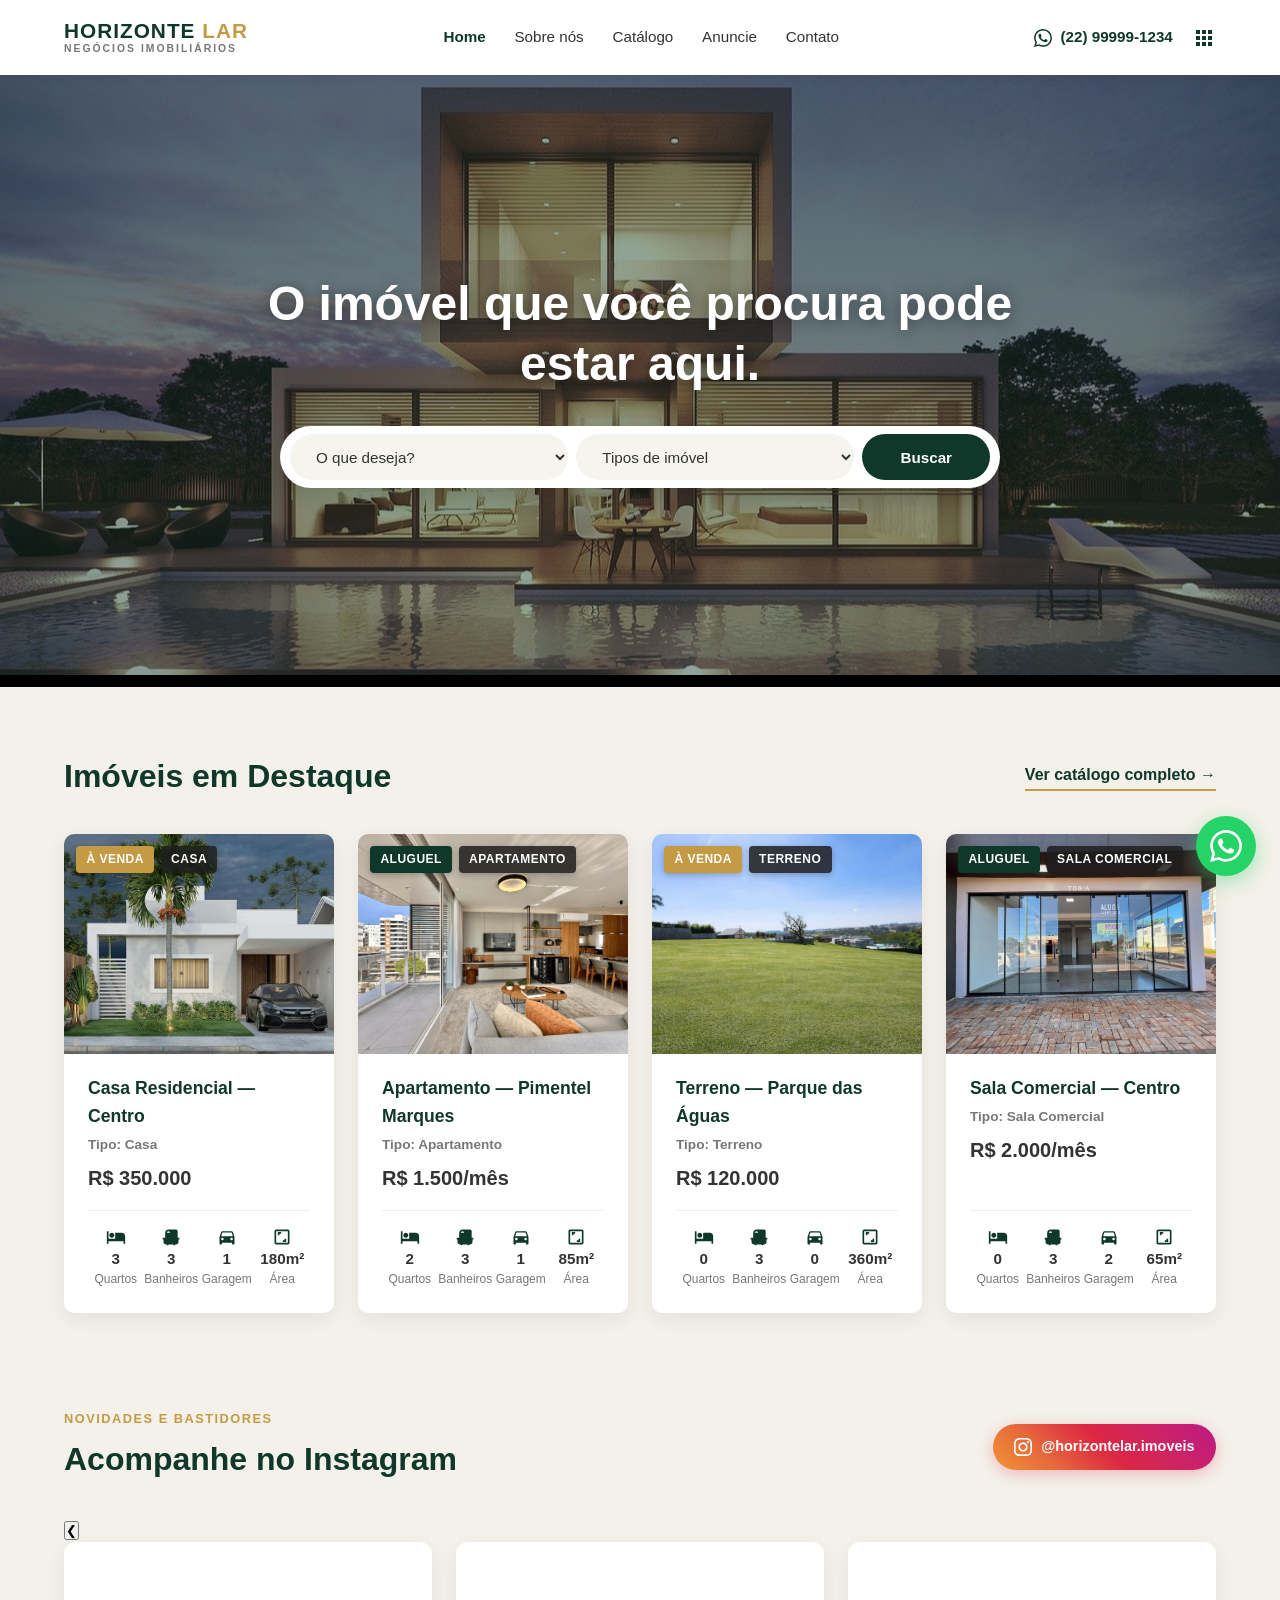
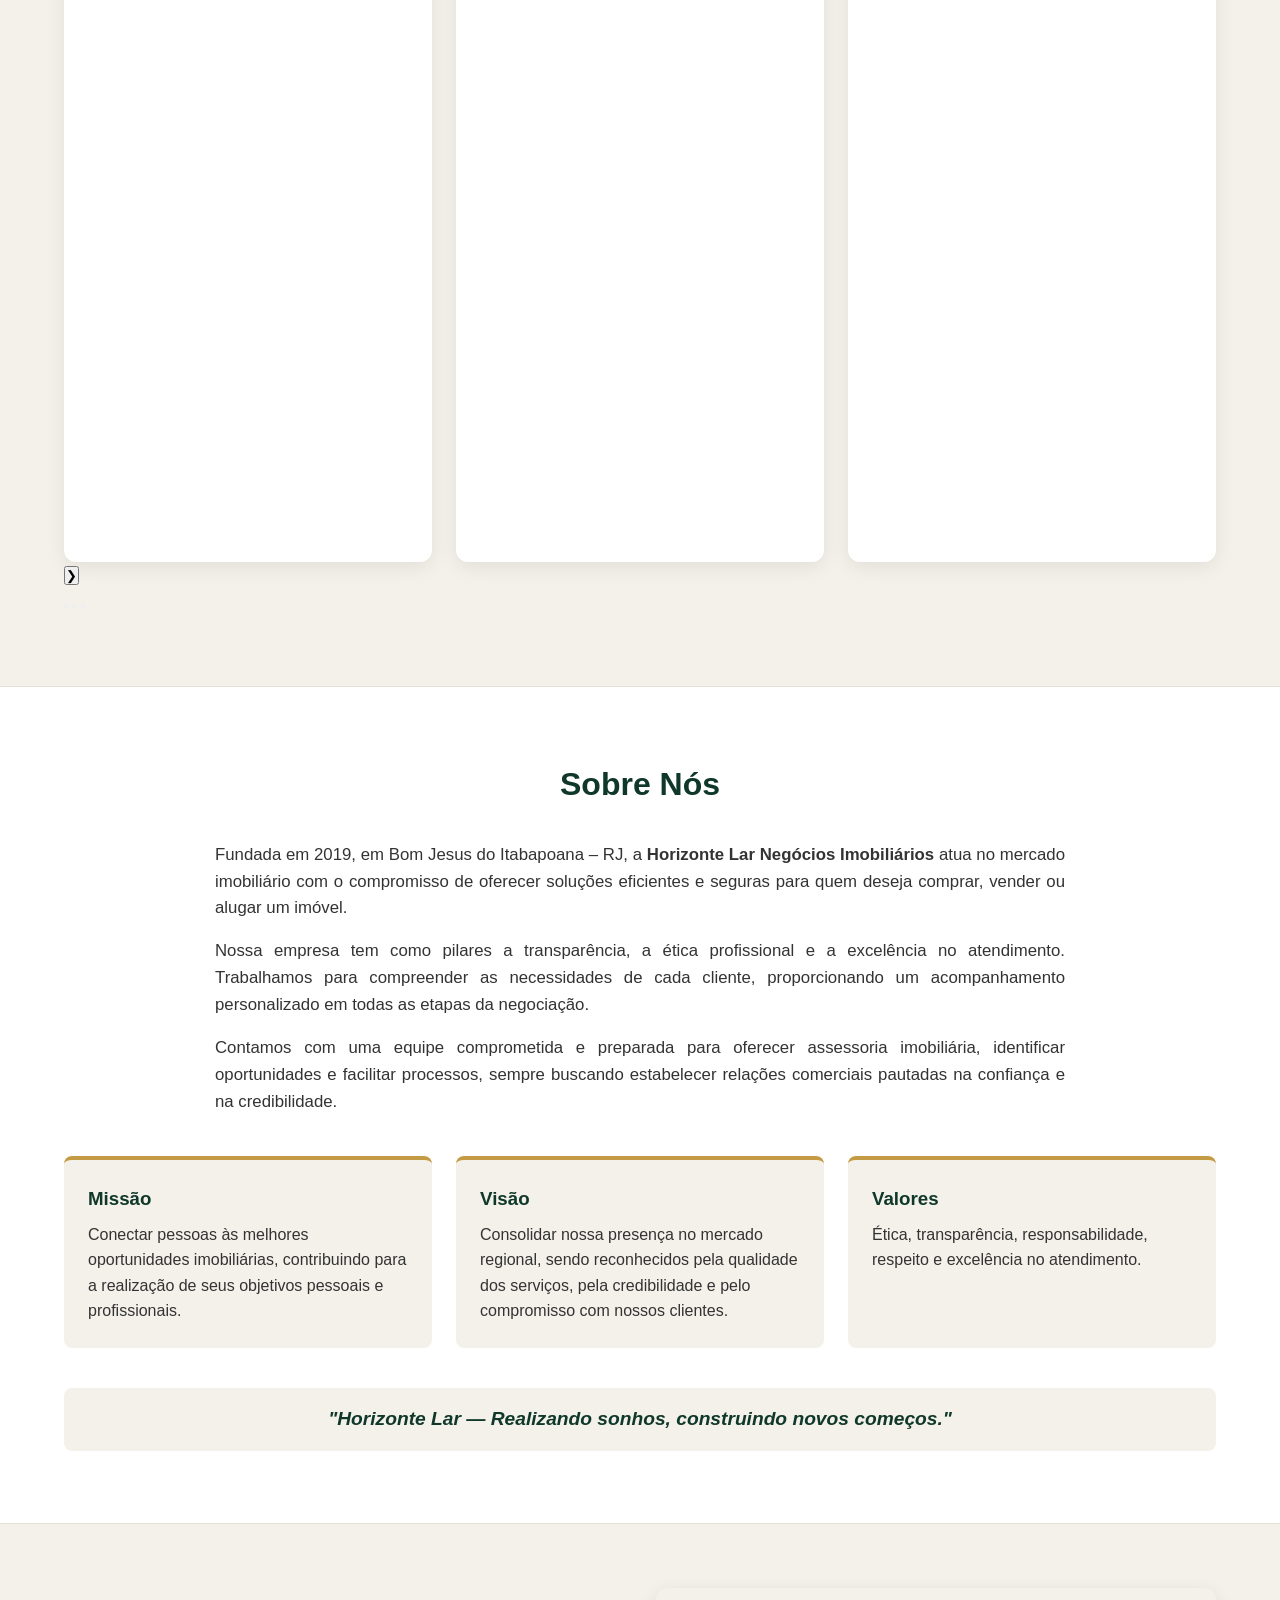
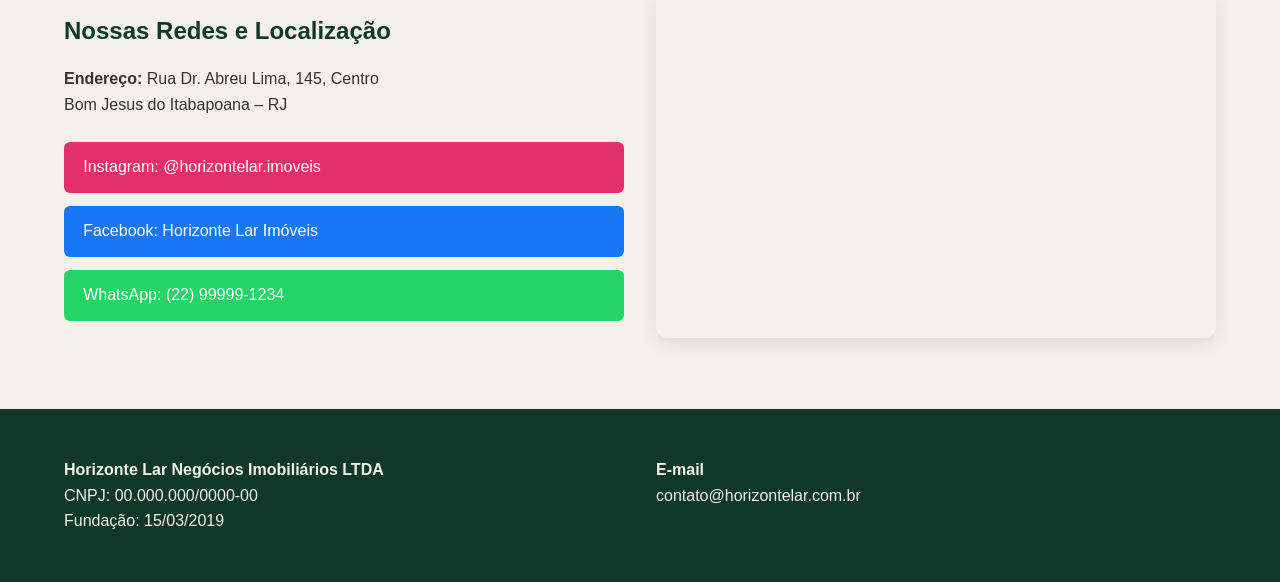
==== commit 6b7617b1: "Change Instagram Reels section to carousel format" ====
--- a/index.html
+++ b/index.html
@@ -239,7 +239,7 @@
             </div>
         </section>
 
-        <!-- REDES SOCIAIS / INSTAGRAM REELS -->
+        <!-- REDES SOCIAIS / CARROSSEL NO MOBILE -->
         <section class="social-feed-section fade-in" id="redes-sociais">
             <div class="container">
                 <div class="section-top">
@@ -253,21 +253,34 @@
                     </a>
                 </div>
 
-                <div class="insta-grid">
-                    <!-- 1° Post -->
-                    <div class="insta-card">
-                        <iframe src="https://www.instagram.com/reel/De-1pcGy_Kp/embed/" frameborder="0" scrolling="no" allowtransparency="true" allow="encrypted-media" loading="lazy"></iframe>
-                    </div>
-
-                    <!-- 2° Post -->
-                    <div class="insta-card">
-                        <iframe src="https://www.instagram.com/reel/De5moC2ynTJ/embed/" frameborder="0" scrolling="no" allowtransparency="true" allow="encrypted-media" loading="lazy"></iframe>
-                    </div>
-
-                    <!-- 3° Post -->
-                    <div class="insta-card">
-                        <iframe src="https://www.instagram.com/reel/Dex2GFuSgyB/embed/" frameborder="0" scrolling="no" allowtransparency="true" allow="encrypted-media" loading="lazy"></iframe>
-                    </div>
+                <div class="insta-carousel-wrapper">
+                    <button class="carousel-arrow prev" id="insta-prev" aria-label="Post anterior">❮</button>
+
+                    <div class="insta-grid" id="insta-track">
+                        <!-- 1° Post -->
+                        <div class="insta-card">
+                            <iframe src="https://www.instagram.com/reel/De-1pcGy_Kp/embed/" frameborder="0" scrolling="no" allowtransparency="true" allow="encrypted-media" loading="lazy"></iframe>
+                        </div>
+
+                        <!-- 2° Post -->
+                        <div class="insta-card">
+                            <iframe src="https://www.instagram.com/reel/De5moC2ynTJ/embed/" frameborder="0" scrolling="no" allowtransparency="true" allow="encrypted-media" loading="lazy"></iframe>
+                        </div>
+
+                        <!-- 3° Post -->
+                        <div class="insta-card">
+                            <iframe src="https://www.instagram.com/reel/Dex2GFuSgyB/embed/" frameborder="0" scrolling="no" allowtransparency="true" allow="encrypted-media" loading="lazy"></iframe>
+                        </div>
+                    </div>
+
+                    <button class="carousel-arrow next" id="insta-next" aria-label="Próximo post">❯</button>
+                </div>
+
+                <!-- Bolinhas indicadoras (aparecem apenas no celular) -->
+                <div class="carousel-dots" id="insta-dots">
+                    <button class="dot active" data-index="0" aria-label="Ir para post 1"></button>
+                    <button class="dot" data-index="1" aria-label="Ir para post 2"></button>
+                    <button class="dot" data-index="2" aria-label="Ir para post 3"></button>
                 </div>
             </div>
         </section>
@@ -339,4 +352,4 @@
 
     <script src="js/main.js"></script>
 </body>
-</html>+</html>
--- a/css/style.css
+++ b/css/style.css
@@ -501,7 +501,7 @@
     overflow: hidden;
     box-shadow: 0 6px 20px rgba(0,0,0,0.07);
     width: 100%;
-    height: 540px;
+    height: 620px;
 }
 
 .insta-card iframe {
@@ -736,4 +736,4 @@
     transform: translateY(20px);
     transition: opacity 0.6s ease-out, transform 0.6s ease-out;
 }
-.fade-in.visivel { opacity: 1; transform: translateY(0); }+.fade-in.visivel { opacity: 1; transform: translateY(0); }
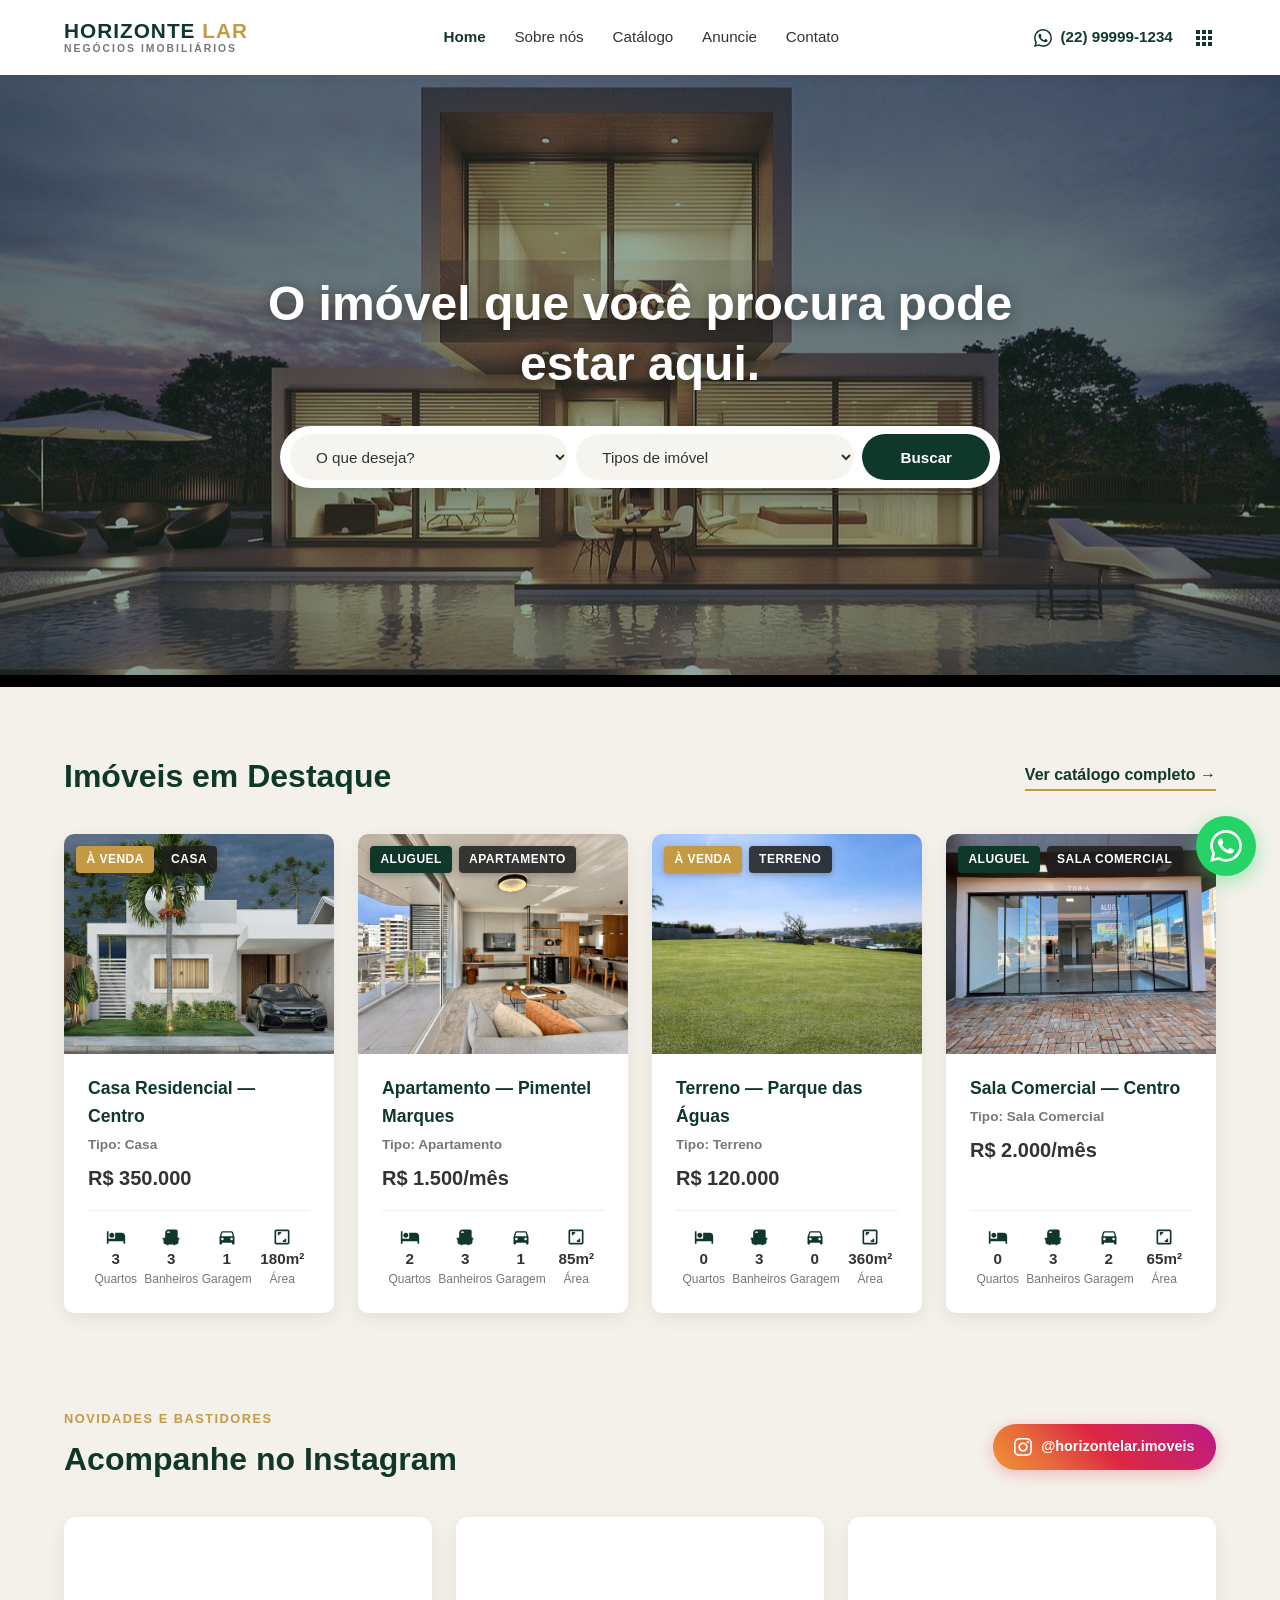
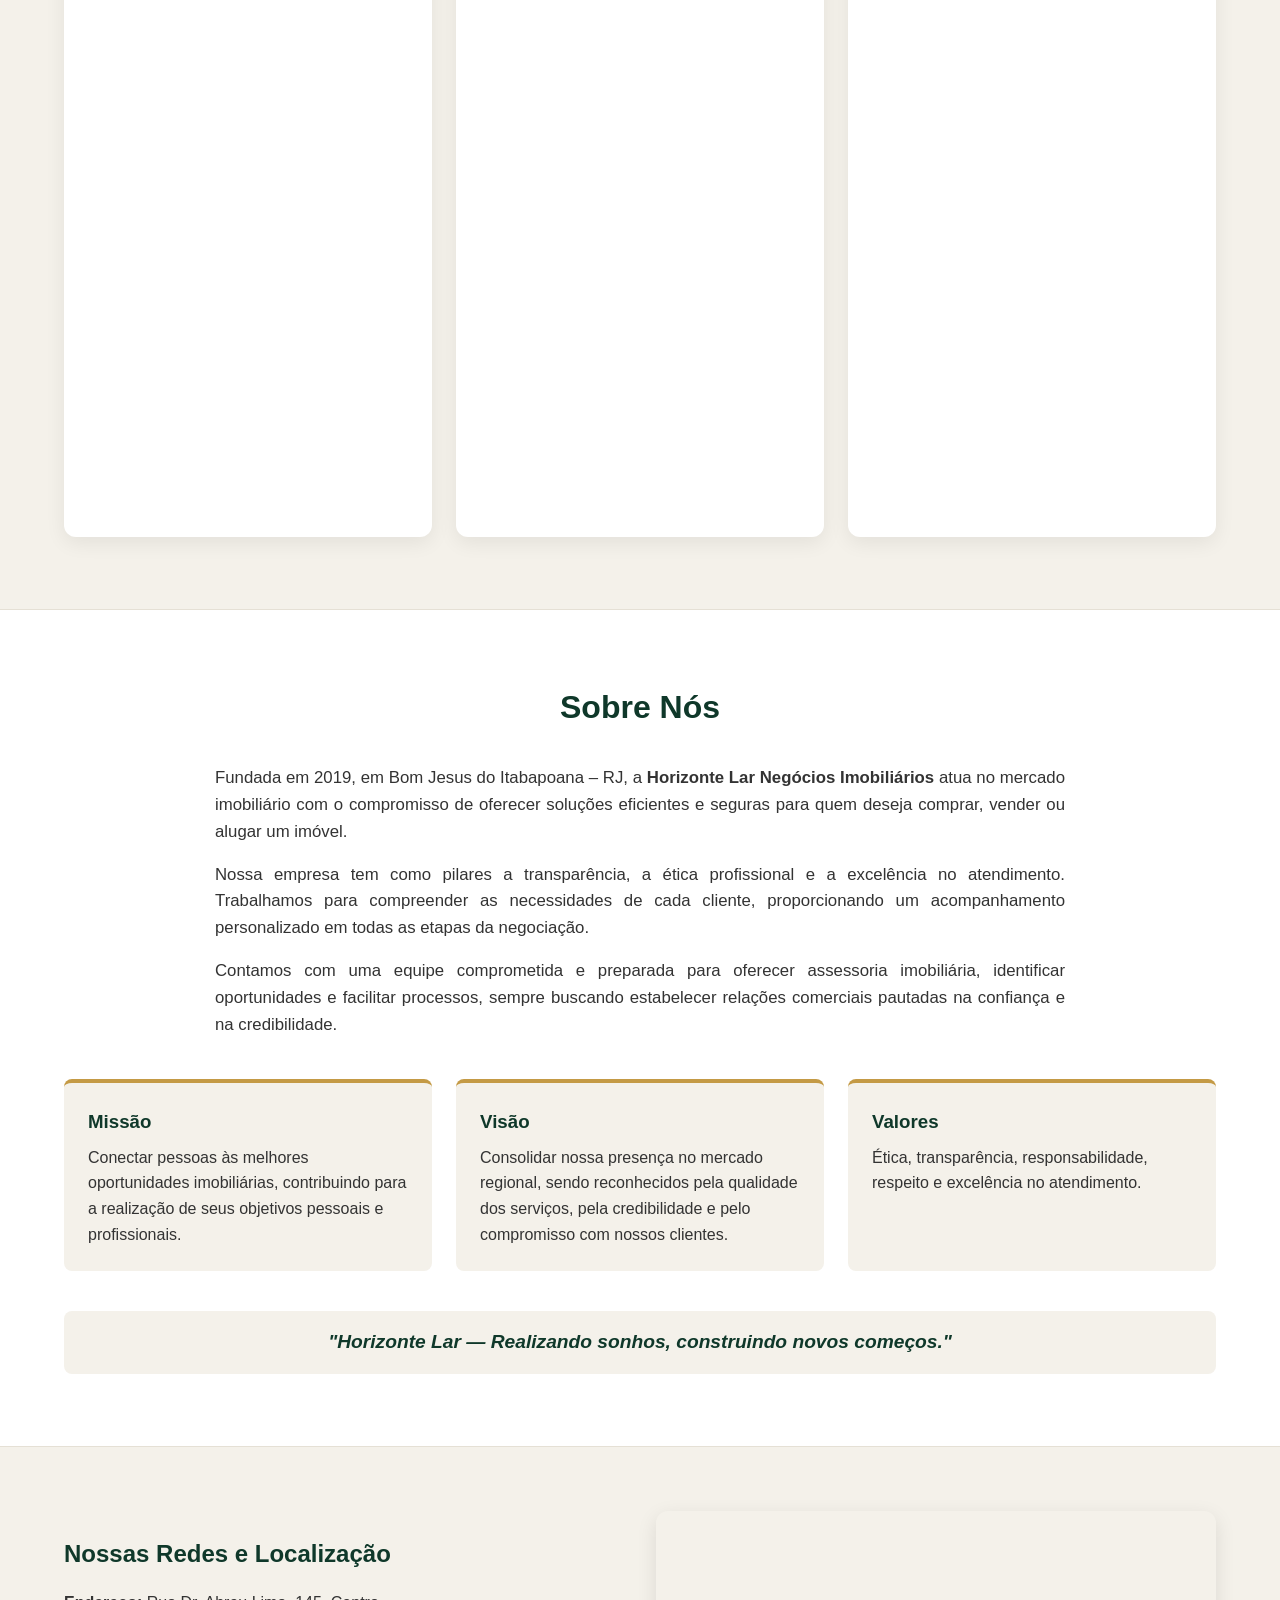
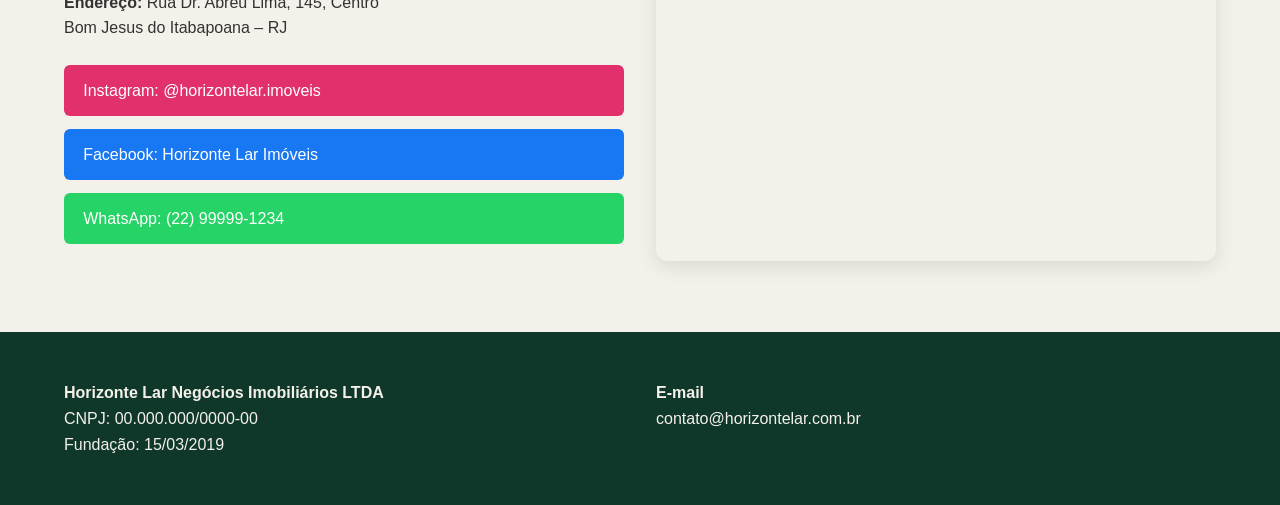
==== commit b33b5deb: "Update index.html" ====
--- a/index.html
+++ b/index.html
@@ -4,7 +4,7 @@
     <meta charset="UTF-8">
     <meta name="viewport" content="width=device-width, initial-scale=1.0">
     <title>Horizonte Lar | Negócios Imobiliários</title>
-    <link rel="stylesheet" href="css/style.css">
+    <link rel="stylesheet" href="css/style.css?v=2">
 </head>
 <body id="top">
 
@@ -254,7 +254,7 @@
                 </div>
 
                 <div class="insta-carousel-wrapper">
-                    <button class="carousel-arrow prev" id="insta-prev" aria-label="Post anterior">❮</button>
+                    <button type="button" class="carousel-arrow prev" id="insta-prev" aria-label="Post anterior">&#10094;</button>
 
                     <div class="insta-grid" id="insta-track">
                         <!-- 1° Post -->
@@ -273,14 +273,14 @@
                         </div>
                     </div>
 
-                    <button class="carousel-arrow next" id="insta-next" aria-label="Próximo post">❯</button>
+                    <button type="button" class="carousel-arrow next" id="insta-next" aria-label="Próximo post">&#10095;</button>
                 </div>
 
                 <!-- Bolinhas indicadoras (aparecem apenas no celular) -->
                 <div class="carousel-dots" id="insta-dots">
-                    <button class="dot active" data-index="0" aria-label="Ir para post 1"></button>
-                    <button class="dot" data-index="1" aria-label="Ir para post 2"></button>
-                    <button class="dot" data-index="2" aria-label="Ir para post 3"></button>
+                    <button type="button" class="dot active" data-index="0" aria-label="Ir para post 1"></button>
+                    <button type="button" class="dot" data-index="1" aria-label="Ir para post 2"></button>
+                    <button type="button" class="dot" data-index="2" aria-label="Ir para post 3"></button>
                 </div>
             </div>
         </section>
@@ -350,6 +350,6 @@
         </div>
     </footer>
 
-    <script src="js/main.js"></script>
+    <script src="js/main.js?v=2"></script>
 </body>
 </html>
--- a/css/style.css
+++ b/css/style.css
@@ -448,7 +448,7 @@
     margin-top: 0.15rem;
 }
 
-/* SEÇÃO DE POSTS DO INSTAGRAM */
+/* SEÇÃO DE POSTS DO INSTAGRAM (GRID NO DESKTOP / CARROSSEL NO MOBILE) */
 .social-feed-section {
     padding: 1.5rem 0 4.5rem;
 }
@@ -488,6 +488,10 @@
     opacity: 0.95;
 }
 
+.insta-carousel-wrapper {
+    position: relative;
+}
+
 .insta-grid {
     display: grid;
     grid-template-columns: repeat(3, 1fr);
@@ -511,15 +515,76 @@
     display: block;
 }
 
-@media (max-width: 960px) {
+.carousel-arrow,
+.carousel-dots {
+    display: none;
+}
+
+@media (max-width: 768px) {
+    .insta-carousel-wrapper {
+        position: relative;
+        overflow: hidden;
+    }
+
     .insta-grid {
-        grid-template-columns: repeat(2, 1fr);
-    }
-}
-
-@media (max-width: 640px) {
-    .insta-grid {
-        grid-template-columns: 1fr;
+        display: flex;
+        gap: 0;
+        transition: transform 0.35s ease-in-out;
+        width: 100%;
+    }
+
+    .insta-card {
+        min-width: 100%;
+        flex: 0 0 100%;
+    }
+
+    .carousel-arrow {
+        display: flex;
+        align-items: center;
+        justify-content: center;
+        position: absolute;
+        top: 50%;
+        transform: translateY(-50%);
+        width: 40px;
+        height: 40px;
+        border-radius: 50%;
+        border: none;
+        background-color: rgba(15, 56, 42, 0.88);
+        color: var(--branco);
+        font-size: 1.1rem;
+        cursor: pointer;
+        z-index: 10;
+        box-shadow: 0 4px 12px rgba(0,0,0,0.25);
+    }
+
+    .carousel-arrow.prev {
+        left: 8px;
+    }
+
+    .carousel-arrow.next {
+        right: 8px;
+    }
+
+    .carousel-dots {
+        display: flex;
+        justify-content: center;
+        gap: 0.6rem;
+        margin-top: 1.25rem;
+    }
+
+    .carousel-dots .dot {
+        width: 10px;
+        height: 10px;
+        border-radius: 50%;
+        border: none;
+        background-color: #cfc9bc;
+        cursor: pointer;
+        transition: background-color 0.25s, transform 0.25s;
+    }
+
+    .carousel-dots .dot.active {
+        background-color: var(--verde-escuro);
+        transform: scale(1.25);
     }
 }
 
